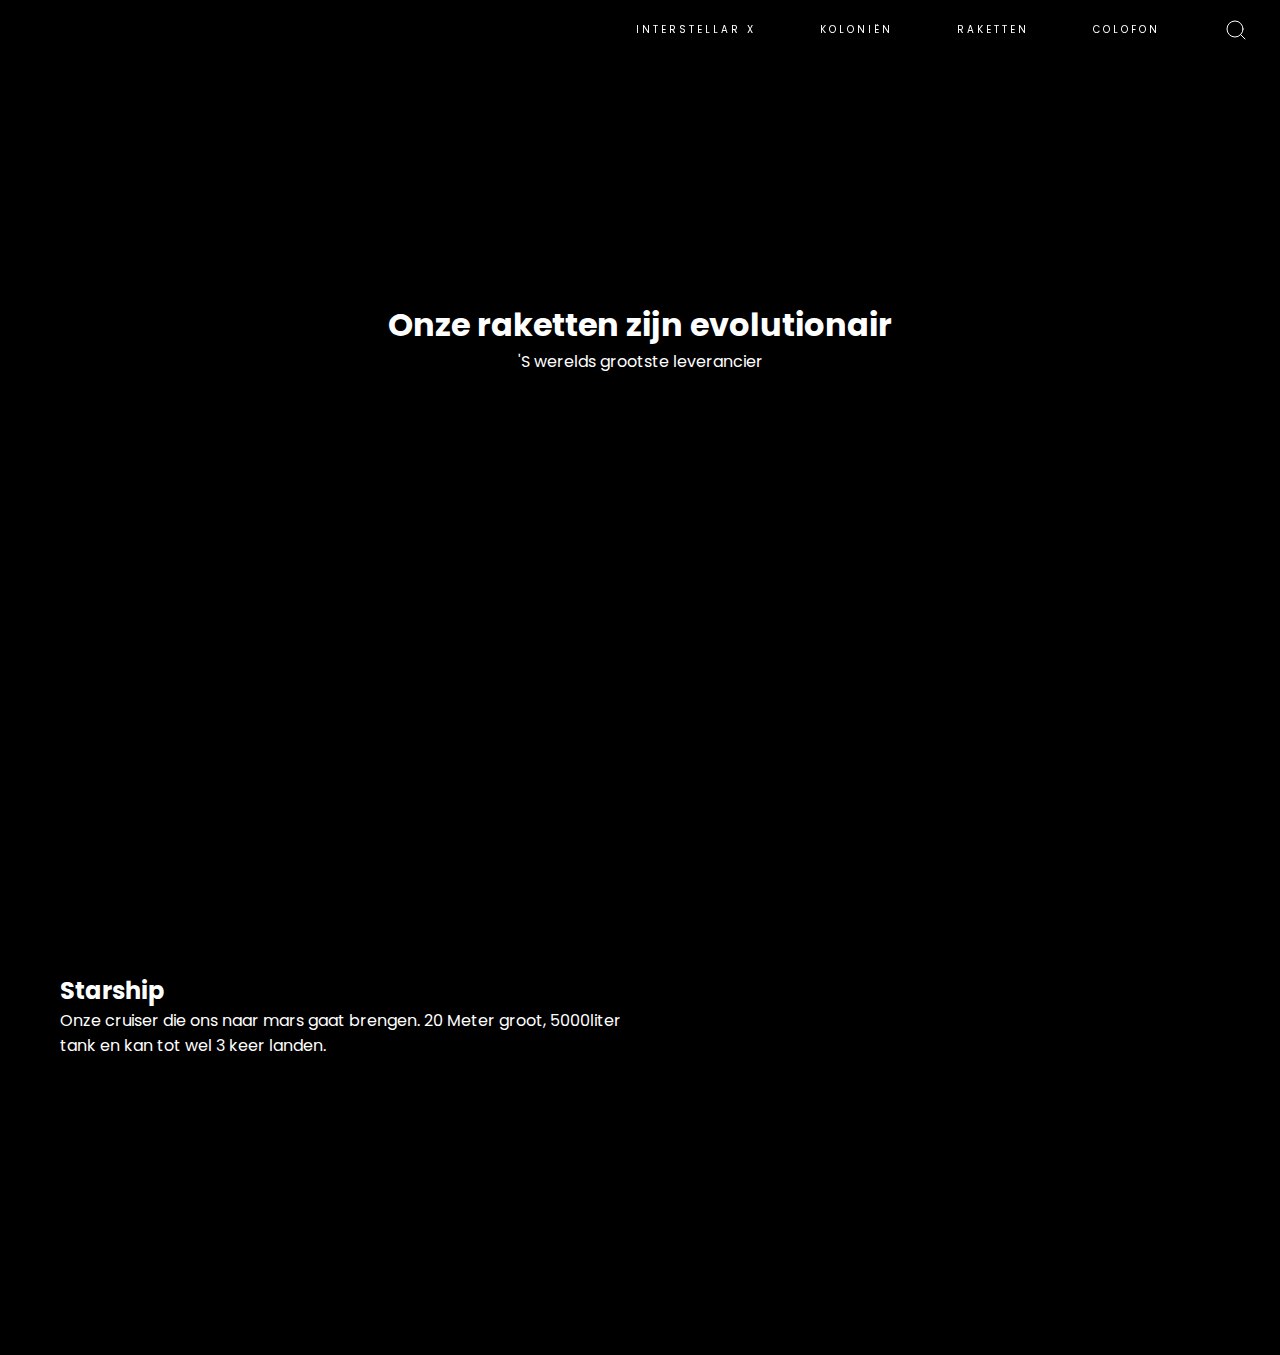
==== raketten.html @ 692a4304 "interstellarx" ====
<!DOCTYPE html>
<html lang="nl"><head>
    <meta charset="UTF-8">
    <title>Interstellar X</title>
    <meta name="description" content="Wil je alles te weten te komen over bier? Dan ben je op het juiste adres.">
    <link rel="stylesheet" href="css/style.css">
    <!-- Ander lettertype van google -->
    <link href="https://fonts.googleapis.com/css?family=Poppins:400,700&amp;display=swap" rel="stylesheet">
</head>
<body>

<nav class="nav">

    <div class="nav__left">

    </div>

    <div class="nav__right flex">
        <a class="nav__item" href="index.html">Interstellar X</a>
        <a class="nav__item" href="kolonie.html">Koloniën</a>
        <a class="nav__item" href="raketten.html">Raketten</a>
        <a class="nav__item" href="colofon.html">Colofon</a>
        <a class="nav__item">
            <!-- Feather icon https://feathericons.com/-->
            <svg xmlns="http://www.w3.org/2000/svg" width="24" height="24" viewBox="0 0 24 24" fill="none" stroke="currentColor" stroke-width="1" stroke-linecap="round" stroke-linejoin="round" class="feather feather-search"><circle cx="11" cy="11" r="8"></circle><line x1="21" y1="21" x2="16.65" y2="16.65"></line></svg>
        </a>
    </div>

</nav>

<div class="hero quarter full">
    <div class="bg-img full" style="background-image: url(https://www.spacex.com/sites/all/themes/spacex2012/images/mars/mars-bfrs.jpg?20180918)"></div>

    <div class="shadow full"></div>

    <div class="stats full flex align-center justify-center vertical">
        <div class="quote flex vertical">
            <h1>Onze raketten zijn evolutionair</h1>
            <span>'S werelds grootste leverancier</span>
        </div>
    </div>
</div>

<main class="page colony">
    <section class="article">
        <div class="text-block left">
            <h2>Starship</h2>
            <p>Onze cruiser die ons naar mars gaat brengen. 20 Meter groot, 5000liter tank en kan tot wel 3 keer landen.</p>
        </div>
        <div class="img-block right">
            <div class="bg" style="background-image: url(https://external-content.duckduckgo.com/iu/?u=https%3A%2F%2Fmedia.wired.com%2Fphotos%2F5c5a3d4978c63d4dfaaf9bd4%2Fmaster%2Fw_2400%2Cc_limit%2F43895099105_6d7013a5df_o.jpg&f=1&nofb=1)"></div>
        </div>
    </section>
</main>



</body>

</html>
---- css/style.css ----
/*
Author: D. Achoendov
Author URI: https://www.achoendov.nl
*/

@font-face {
	font-family: 'which';
    font-weight: normal;
    font-style: normal;
    src: url('../public/Twitchy.TV.otf');
}

/*
html::-webkit-scrollbar {
    display: none;
}
*/

* {
	box-sizing: border-box;
	padding: 0;
	margin: 0;
	outline: none;
    border: none;
}

html, body {
    height: 100%;
    width: 100%;
}

body {
    background-color: #000;
    color: #fff;
    font-family: 'Poppins', sans-serif;
}

.full {
    width: 100%;
    height: 100%;
}

.flex {
    display: flex;
}
.flex.vertical {
    flex-direction: column;
}
.flex.align-center {
    align-items: center;
}
.flex.justify-center {
    justify-content: center;
}
.flex.justify-between {
    justify-content: space-between;
}
.flex.justify-around {
    justify-content: space-around;
}

a, p , span, h1, h2, h3, h4, h5, h6, li {
    color: #fff;
    text-decoration: none;
    list-style: none;
}

.nav {
    position: fixed;
    z-index: 9999;
    top: 0;
    left: 0;
    width: 100%;
    height: 60px;
    /* https://cssgradient.io/ */
    background: rgba(0, 0, 0, 0.52);
    background: linear-gradient(180deg, rgba(0, 0, 0, 0.52) 0%, rgba(255,255,255,0) 100%);
}

.nav__left,
.nav__right {
    position: absolute;
    top: 0;
    height: 60px;
}

.nav__left {
    left: 0;
}

.nav__right {
    right: 0;
}

.nav__item {
    height: 60px;
    display: flex;
    align-items: center;
    padding: 0 2rem;
    text-transform: uppercase;
    font-size: 10px;
    letter-spacing: 3px;
    position: relative;
    overflow: hidden;
}

.nav__item:before {
    content: "";
    position: absolute;
    top: 0;
    left: 0;
    width: 100%;
    height: 100%;
    background: #000;
    z-index: -1;
    transform-origin: top;
    transform: scaleY(0);
    transition: all .4s ease;
}

.nav__item:hover::before {
    transform-origin: top;
    transform: scaleY(1); 
}

.page {
    max-width: 1200px;
    margin: 0 auto;
    padding: 0 20px;
}

.article {
    padding: 10vh 0;
    position: relative;
    display: flex;
    align-items: center;
}

.text-block,
.img-block {
    width: 50%;
    flex: 0 1 50%;  
}

.text-block.right {
    margin-left: auto;
    width: 50%;
}

.img-block {
    overflow: hidden;
    height: 500px;
    position: relative;
    padding: 1rem;
}

.img-block > .bg {
    position: absolute;
    top: 0;
    left: 0;
    height: 100%;
    width: 100%;
    background-size: cover;
    background-repeat: no-repeat;
}

.hero {
    position: relative;
}

.hero.quarter {
    height: 75vh;
}

.bg-vid {
    overflow: hidden;
}

.bg-vid > .video {
    transform: scale(1.2);
}

.bg-vid, .bg-img, .shadow, .stats {
    position: absolute;
    top: 0;
    left: 0;
}

.shadow {
    background-color: #0000007a;
}

.stats__stat {
    flex: 1;
    text-align: center;
    padding: 0 3rem;
}

.quote,
.cta.center  {
    text-align: center;
}

.cta.offset {
    margin-top: 3rem;
}

.cta > a {
    padding: 1rem;
    border: 2px solid #fff;
    text-transform: uppercase;
    letter-spacing: 3px;
    position: relative;
    overflow: hidden;
    display: block;
    transition: all .4s ease;
    z-index: 1;
}

.cta > a:hover {
    color: #000;
}


.cta > a:before {
    content: "";
    position: absolute;
    top: 0;
    left: 0;
    width: 100%;
    height: 100%;
    background: #fff;
    z-index: -1;
    transform: translateX(-100%);
    transition: all .4s ease;
}

.cta > a:hover::before {
    transform: translateX(0%);
}

/* responsive */

@media only screen and (max-width: 1319px) {

}

@media only screen and (max-width: 992px) {

}

@media only screen and (max-width: 768px) {

}

@media only screen and (max-width: 400px) {

}
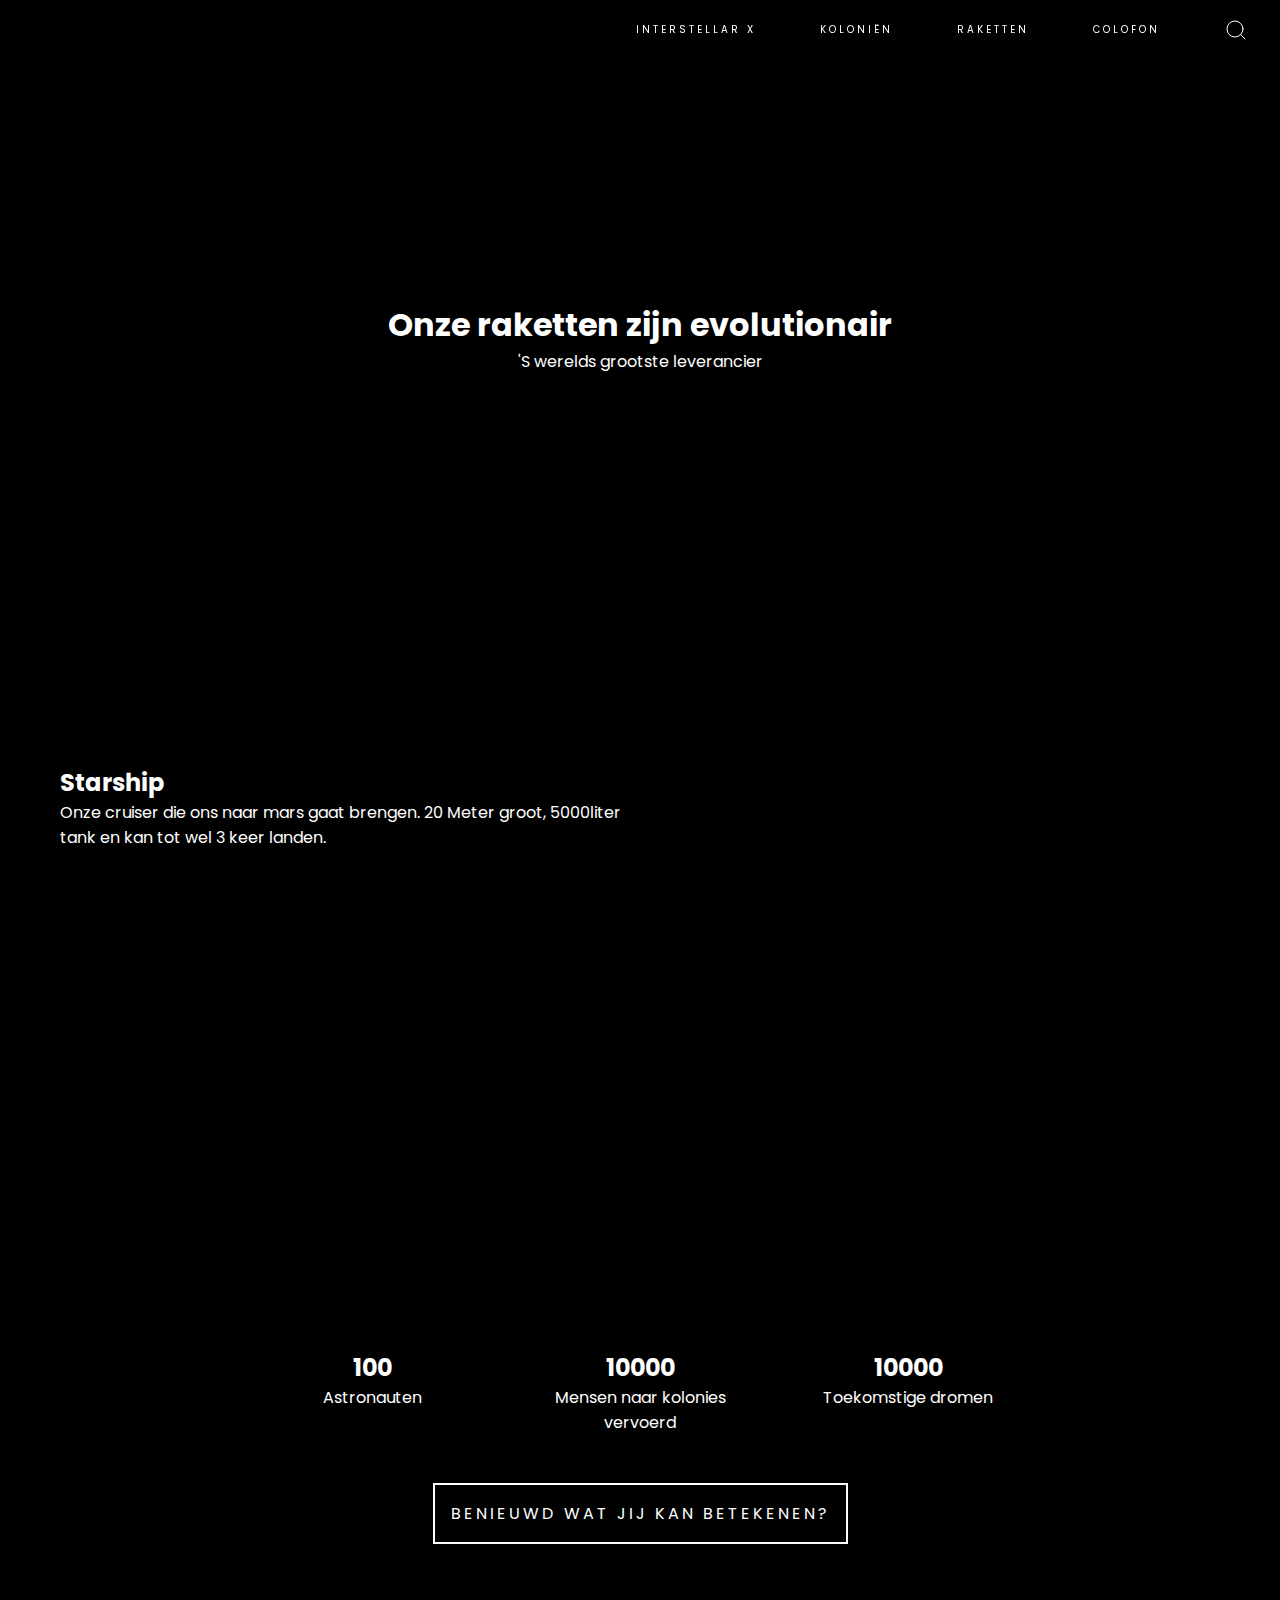
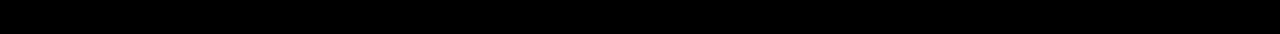
==== commit ed4cda8a: "dfff" ====
--- a/raketten.html
+++ b/raketten.html
@@ -41,7 +41,7 @@
     </div>
 </div>
 
-<main class="page colony">
+<main class="page rockets">
     <section class="article">
         <div class="text-block left">
             <h2>Starship</h2>
@@ -50,6 +50,25 @@
         <div class="img-block right">
             <div class="bg" style="background-image: url(https://external-content.duckduckgo.com/iu/?u=https%3A%2F%2Fmedia.wired.com%2Fphotos%2F5c5a3d4978c63d4dfaaf9bd4%2Fmaster%2Fw_2400%2Cc_limit%2F43895099105_6d7013a5df_o.jpg&f=1&nofb=1)"></div>
         </div>
+            <div class="stats full flex align-center justify-center vertical">
+        <div class="stats__container flex">
+            <div class="stats__stat flex vertical">
+                <h2>100</h2>
+                <span>Astronauten</span>
+            </div>
+            <div class="stats__stat flex vertical">
+                <h2>10000</h2>
+                <span>Mensen naar kolonies vervoerd</span>
+            </div>
+            <div class="stats__stat flex vertical">
+                <h2>10000</h2>
+                <span>Toekomstige dromen</span>
+            </div>
+        </div>
+        <div class="cta offset">
+            <a href="kolonie.html">Benieuwd wat jij kan betekenen?</a>
+        </div>
+    </div>
     </section>
 </main>
 
--- a/css/style.css
+++ b/css/style.css
@@ -132,8 +132,6 @@
 .article {
     padding: 10vh 0;
     position: relative;
-    display: flex;
-    align-items: center;
 }
 
 .text-block,
@@ -180,10 +178,11 @@
     transform: scale(1.2);
 }
 
-.bg-vid, .bg-img, .shadow, .stats {
-    position: absolute;
-    top: 0;
-    left: 0;
+.bg-vid, .bg-img, .shadow {
+    position: absolute;
+    top: 0;
+    left: 0;
+    z-index: -1;
 }
 
 .shadow {
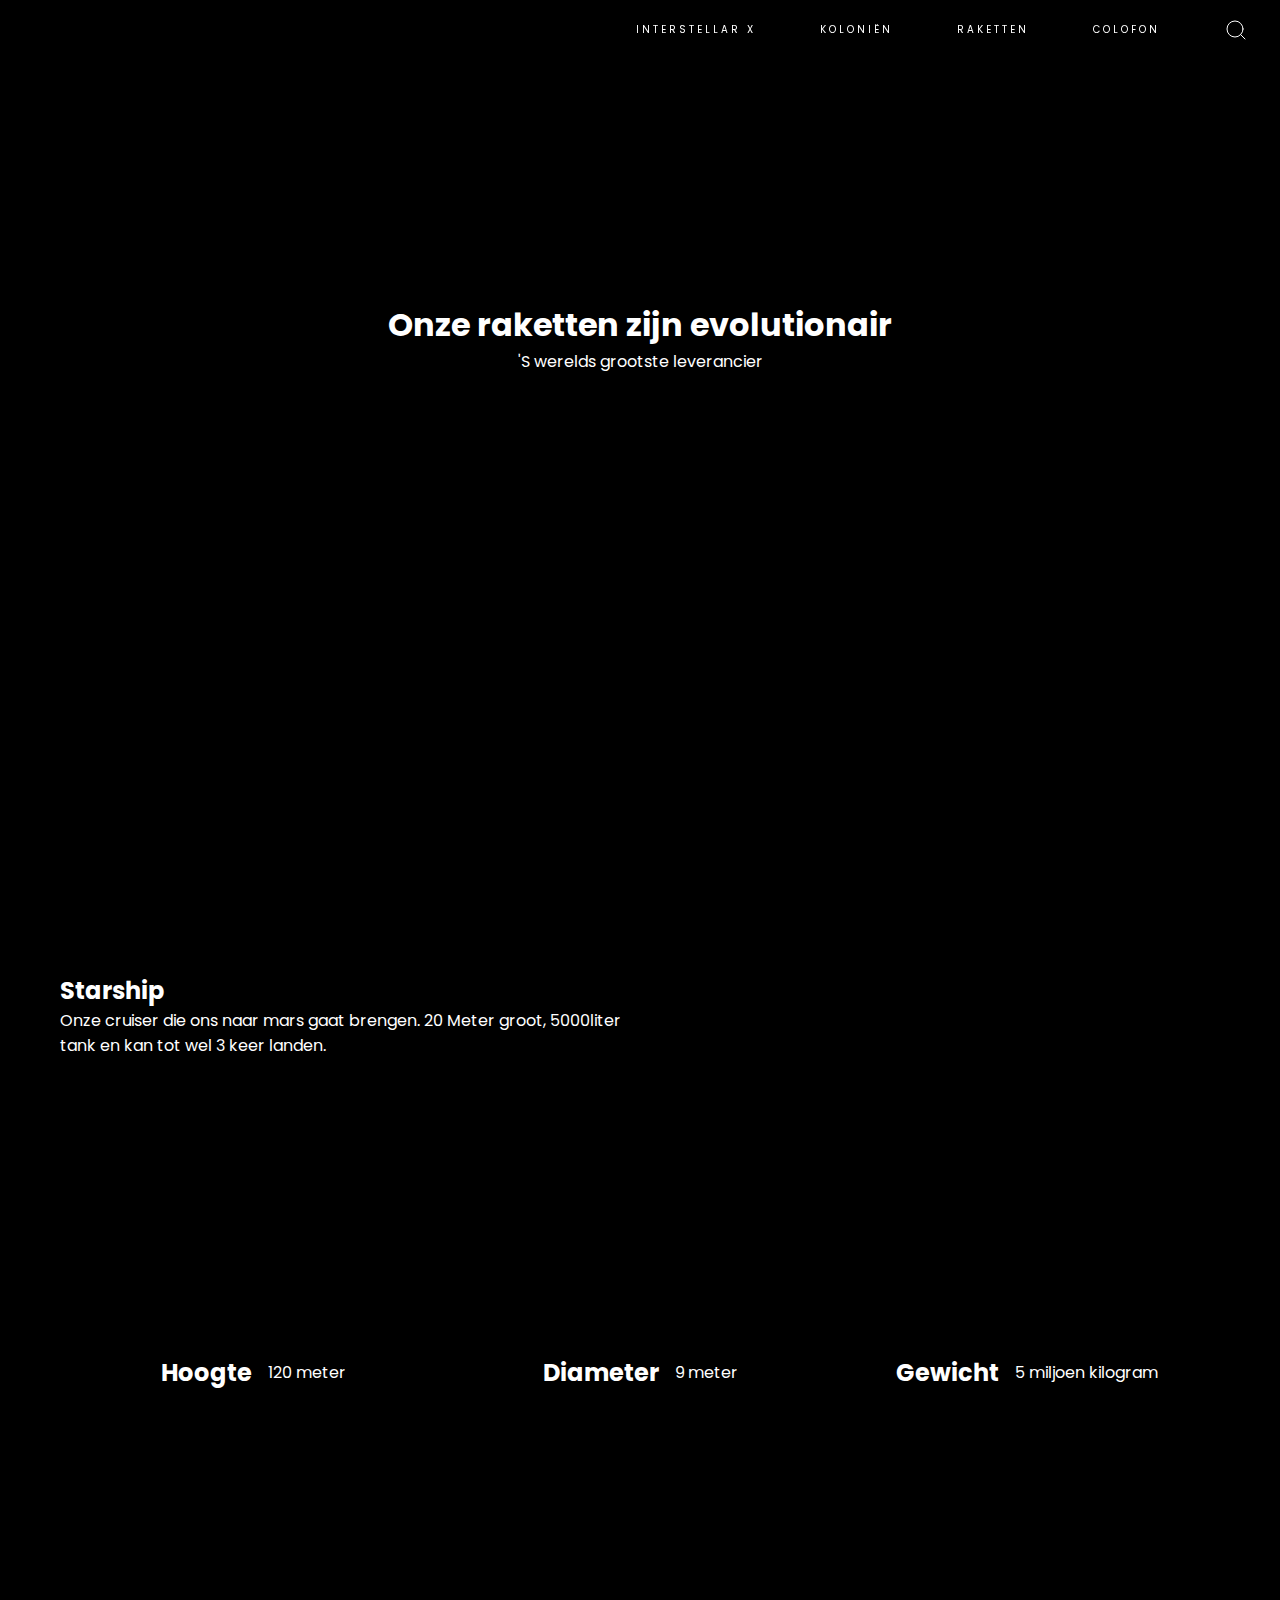
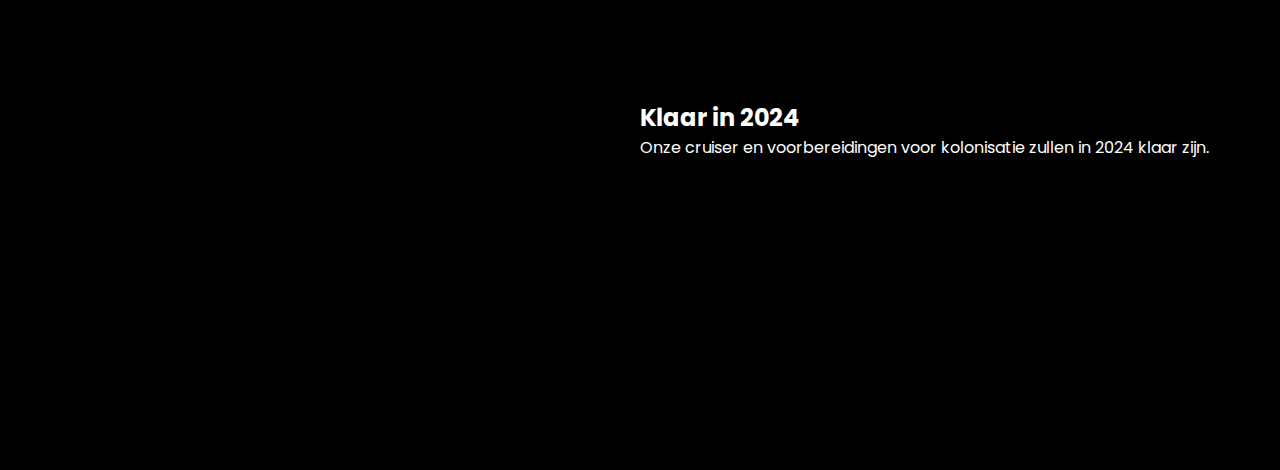
==== commit 67b08705: "claudia" ====
--- a/raketten.html
+++ b/raketten.html
@@ -2,7 +2,6 @@
 <html lang="nl"><head>
     <meta charset="UTF-8">
     <title>Interstellar X</title>
-    <meta name="description" content="Wil je alles te weten te komen over bier? Dan ben je op het juiste adres.">
     <link rel="stylesheet" href="css/style.css">
     <!-- Ander lettertype van google -->
     <link href="https://fonts.googleapis.com/css?family=Poppins:400,700&amp;display=swap" rel="stylesheet">
@@ -42,38 +41,44 @@
 </div>
 
 <main class="page rockets">
-    <section class="article">
-        <div class="text-block left">
+    <section class="article flex align-center">
+        <div class="text-block">
             <h2>Starship</h2>
             <p>Onze cruiser die ons naar mars gaat brengen. 20 Meter groot, 5000liter tank en kan tot wel 3 keer landen.</p>
         </div>
-        <div class="img-block right">
+        <div class="img-block">
             <div class="bg" style="background-image: url(https://external-content.duckduckgo.com/iu/?u=https%3A%2F%2Fmedia.wired.com%2Fphotos%2F5c5a3d4978c63d4dfaaf9bd4%2Fmaster%2Fw_2400%2Cc_limit%2F43895099105_6d7013a5df_o.jpg&f=1&nofb=1)"></div>
         </div>
-            <div class="stats full flex align-center justify-center vertical">
+    </section>
+    
+    <div class="stats full flex align-center justify-center vertical">
         <div class="stats__container flex">
-            <div class="stats__stat flex vertical">
-                <h2>100</h2>
-                <span>Astronauten</span>
+            <div class="stats__stat flex align-center justify-center table-layout">
+                <h2>Hoogte</h2>
+                <span>120 meter </span>
             </div>
-            <div class="stats__stat flex vertical">
-                <h2>10000</h2>
-                <span>Mensen naar kolonies vervoerd</span>
+            <div class="stats__stat flex align-center justify-center table-layout">
+                <h2>Diameter</h2>
+                <span>9 meter</span>
             </div>
-            <div class="stats__stat flex vertical">
-                <h2>10000</h2>
-                <span>Toekomstige dromen</span>
+            <div class="stats__stat flex align-center justify-center table-layout">
+                <h2>Gewicht</h2>
+                <span>5 miljoen kilogram</span>
             </div>
         </div>
-        <div class="cta offset">
-            <a href="kolonie.html">Benieuwd wat jij kan betekenen?</a>
+    </div>
+
+    <section class="article flex align-center">
+        <div class="img-block">
+            <div class="bg" style="background-image: url(https://upload.wikimedia.org/wikipedia/commons/thumb/3/30/BFR_in_flight_%28cropped%29-2018_version.png/450px-BFR_in_flight_%28cropped%29-2018_version.png)"></div>
         </div>
-    </div>
+        <div class="text-block">
+            <h2>Klaar in 2024</h2>
+            <p>Onze cruiser en voorbereidingen voor kolonisatie zullen in 2024 klaar zijn.</p>
+        </div>
     </section>
+
 </main>
 
-
-
 </body>
-
 </html>
--- a/css/style.css
+++ b/css/style.css
@@ -140,22 +140,14 @@
     flex: 0 1 50%;  
 }
 
-.text-block.right {
-    margin-left: auto;
-    width: 50%;
-}
-
 .img-block {
     overflow: hidden;
     height: 500px;
     position: relative;
-    padding: 1rem;
+    padding: 3rem;
 }
 
 .img-block > .bg {
-    position: absolute;
-    top: 0;
-    left: 0;
     height: 100%;
     width: 100%;
     background-size: cover;
@@ -187,6 +179,14 @@
 
 .shadow {
     background-color: #0000007a;
+}
+
+.stats__container {
+    width: 100%
+}
+
+.table-layout > span {
+    padding-left: 1rem
 }
 
 .stats__stat {
